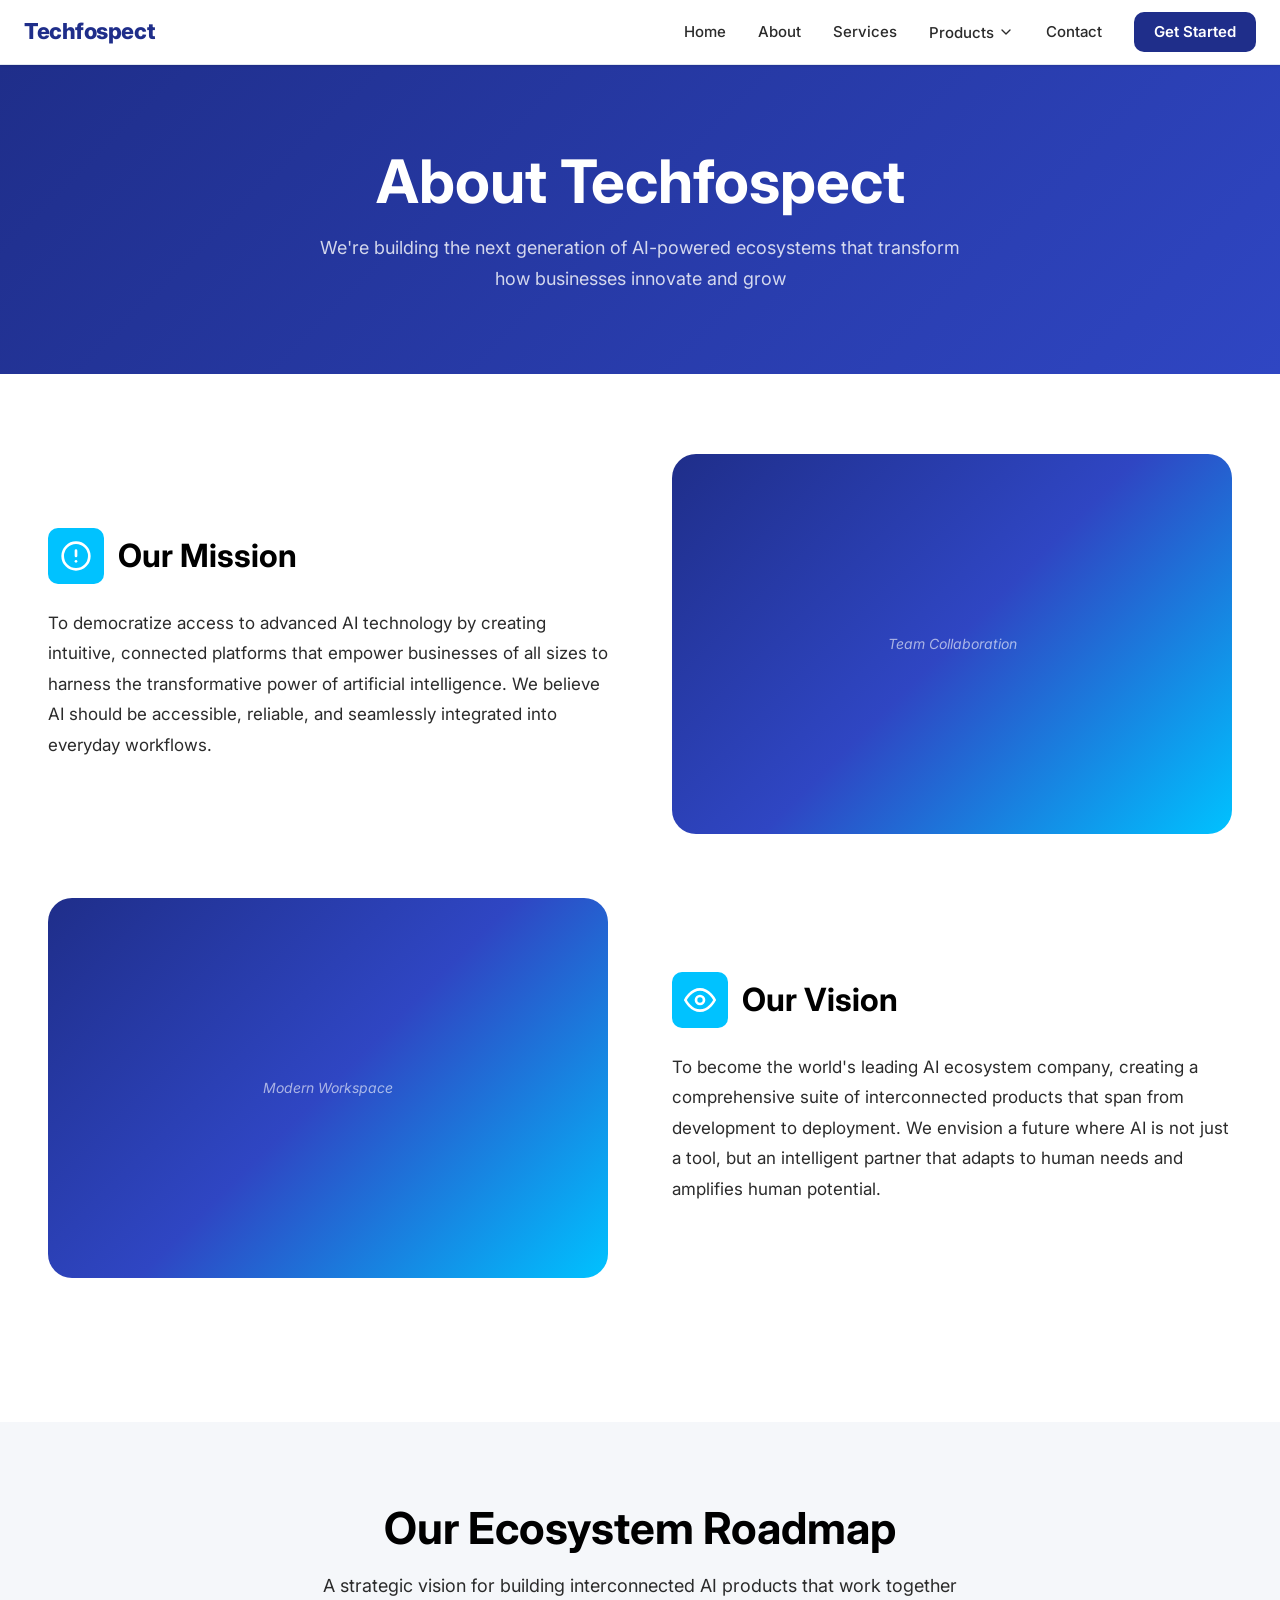
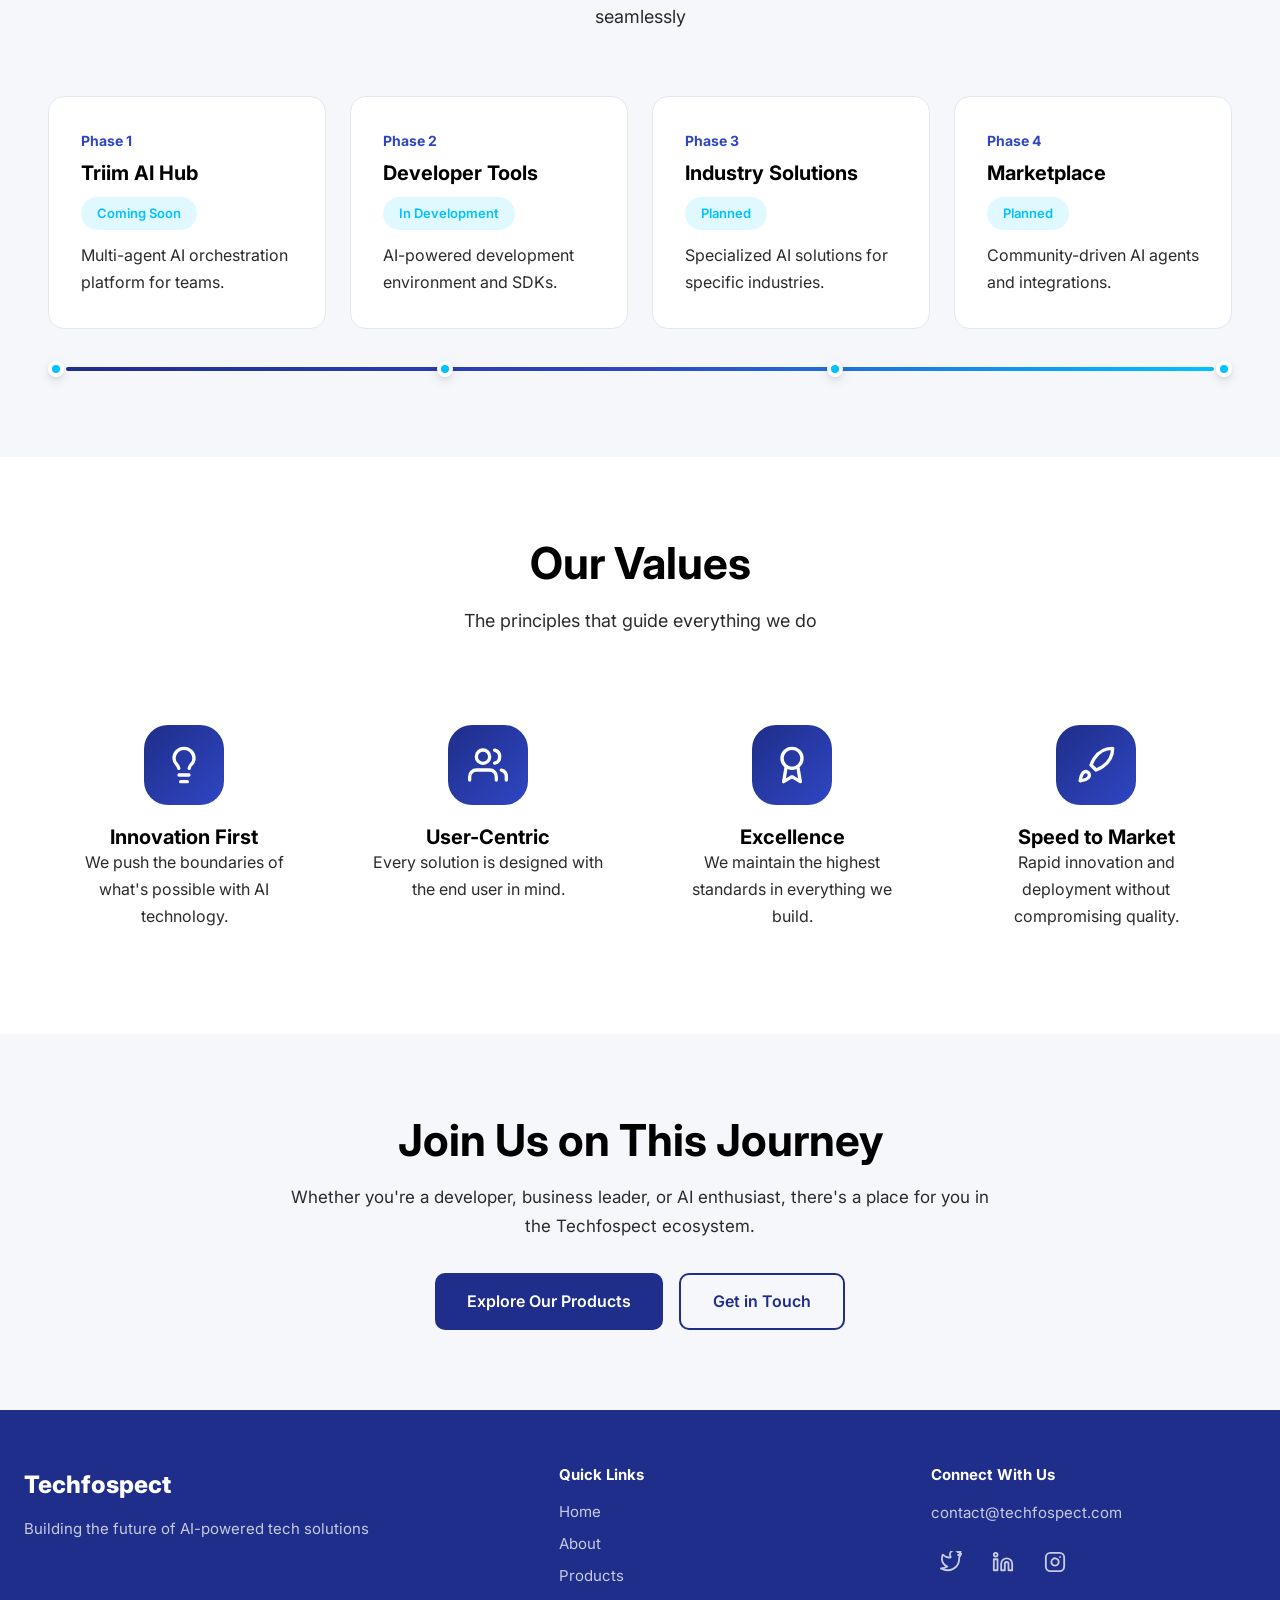
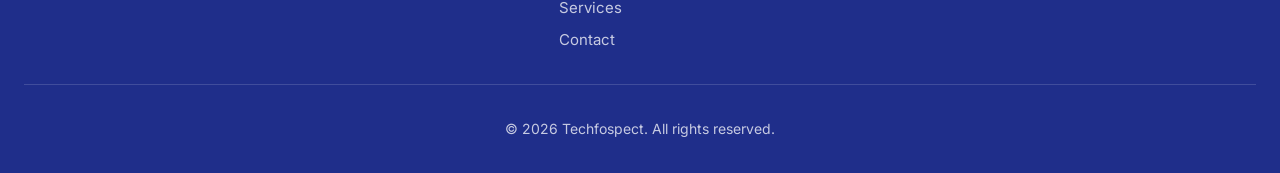
==== about.html @ 3edb8a79 "Initial website commit" ====
<!DOCTYPE html>
<html lang="en">
<head>
  <meta charset="UTF-8" />
  <meta name="viewport" content="width=device-width, initial-scale=1.0" />
  <title>About — Techfospect</title>
  <meta name="description" content="Learn about Techfospect's mission to democratize AI technology through connected platforms." />
  <link rel="preconnect" href="https://fonts.googleapis.com" />
  <link href="https://fonts.googleapis.com/css2?family=Inter:wght@400;500;600;700;800&display=swap" rel="stylesheet" />
  <link rel="stylesheet" href="css/styles.css" />
</head>
<body>
  <nav class="navbar">
    <div class="navbar__inner">
      <a href="index.html" class="navbar__logo">Techfospect</a>
      <div class="navbar__links">
        <a href="index.html"    class="nav-link">Home</a>
        <a href="about.html"    class="nav-link">About</a>
        <a href="services.html" class="nav-link">Services</a>
        <div class="nav-dropdown">
          <button class="nav-dropdown__trigger">Products<svg class="chevron" xmlns="http://www.w3.org/2000/svg" viewBox="0 0 24 24" fill="none" stroke="currentColor" stroke-width="2" stroke-linecap="round" stroke-linejoin="round"><polyline points="6 9 12 15 18 9"/></svg></button>
          <div class="nav-dropdown__menu">
            <a href="products.html">All Products</a>
            <a href="products/triim-ai-hub.html">Triim AI Hub</a>
          </div>
        </div>
        <a href="contact.html" class="nav-link">Contact</a>
        <a href="contact.html" class="btn btn-primary" style="padding:0.5rem 1.25rem;font-size:0.9375rem;">Get Started</a>
      </div>
      <button class="navbar__hamburger" aria-label="Toggle menu"><span></span><span></span><span></span></button>
    </div>
    <div class="navbar__mobile">
      <a href="index.html"    class="mobile-link">Home</a>
      <a href="about.html"    class="mobile-link">About</a>
      <a href="services.html" class="mobile-link">Services</a>
      <button class="mobile-dropdown__toggle">Products<svg class="mobile-dropdown__chevron" style="width:16px;height:16px;transition:transform 0.2s" xmlns="http://www.w3.org/2000/svg" viewBox="0 0 24 24" fill="none" stroke="currentColor" stroke-width="2" stroke-linecap="round" stroke-linejoin="round"><polyline points="6 9 12 15 18 9"/></svg></button>
      <div class="mobile-dropdown__menu"><a href="products.html">All Products</a><a href="products/triim-ai-hub.html">Triim AI Hub</a></div>
      <a href="contact.html"  class="mobile-link">Contact</a>
      <a href="contact.html"  class="btn btn-primary mobile-cta">Get Started</a>
    </div>
  </nav>

  <!-- HERO -->
  <section class="hero--centered text-center">
    <div class="container">
      <h1>About Techfospect</h1>
      <p>We're building the next generation of AI-powered ecosystems that transform how businesses innovate and grow</p>
    </div>
  </section>

  <!-- MISSION & VISION -->
  <section class="section">
    <div class="container">
      <div class="split-section">
        <div class="split-text">
          <div class="icon-title">
            <div class="icon-box--cyan" style="background:var(--color-accent);padding:0.75rem;border-radius:10px;display:inline-flex;">
              <svg style="width:32px;height:32px;color:white;" xmlns="http://www.w3.org/2000/svg" viewBox="0 0 24 24" fill="none" stroke="currentColor" stroke-width="2" stroke-linecap="round" stroke-linejoin="round"><circle cx="12" cy="12" r="10"/><line x1="12" y1="8" x2="12" y2="12"/><line x1="12" y1="16" x2="12.01" y2="16"/></svg>
            </div>
            <h2>Our Mission</h2>
          </div>
          <p style="font-size:1.0625rem;line-height:1.8;">To democratize access to advanced AI technology by creating intuitive, connected platforms that empower businesses of all sizes to harness the transformative power of artificial intelligence. We believe AI should be accessible, reliable, and seamlessly integrated into everyday workflows.</p>
        </div>
        <div class="split-image">
          <img src="https://images.unsplash.com/photo-1758873268663-5a362616b5a7?w=1080&q=80" alt="Diverse team collaboration in office" onerror="this.parentElement.innerHTML='<div class=\'img-placeholder\'>Team Collaboration</div>'" />
        </div>
      </div>

      <div class="split-section split-section--reverse">
        <div class="split-text" style="order:2">
          <div class="icon-title">
            <div class="icon-box--cyan" style="background:var(--color-accent);padding:0.75rem;border-radius:10px;display:inline-flex;">
              <svg style="width:32px;height:32px;color:white;" xmlns="http://www.w3.org/2000/svg" viewBox="0 0 24 24" fill="none" stroke="currentColor" stroke-width="2" stroke-linecap="round" stroke-linejoin="round"><path d="M1 12s4-8 11-8 11 8 11 8-4 8-11 8-11-8-11-8z"/><circle cx="12" cy="12" r="3"/></svg>
            </div>
            <h2>Our Vision</h2>
          </div>
          <p style="font-size:1.0625rem;line-height:1.8;">To become the world's leading AI ecosystem company, creating a comprehensive suite of interconnected products that span from development to deployment. We envision a future where AI is not just a tool, but an intelligent partner that adapts to human needs and amplifies human potential.</p>
        </div>
        <div class="split-image" style="order:1">
          <img src="https://images.unsplash.com/photo-1622579521534-8252f7da47fd?w=1080&q=80" alt="Modern minimalist workspace" onerror="this.parentElement.innerHTML='<div class=\'img-placeholder\'>Modern Workspace</div>'" />
        </div>
      </div>
    </div>
  </section>

  <!-- ECOSYSTEM ROADMAP -->
  <section class="section section--alt">
    <div class="container">
      <div class="section-header text-center">
        <h2>Our Ecosystem Roadmap</h2>
        <p>A strategic vision for building interconnected AI products that work together seamlessly</p>
      </div>

      <div class="card-grid-4">
        <div class="card">
          <p style="font-size:0.875rem;font-weight:700;color:var(--color-secondary);margin-bottom:0.5rem;">Phase 1</p>
          <h3>Triim AI Hub</h3>
          <span class="badge badge--light" style="margin:0.75rem 0;display:inline-block;">Coming Soon</span>
          <p>Multi-agent AI orchestration platform for teams.</p>
        </div>
        <div class="card">
          <p style="font-size:0.875rem;font-weight:700;color:var(--color-secondary);margin-bottom:0.5rem;">Phase 2</p>
          <h3>Developer Tools</h3>
          <span class="badge badge--light" style="margin:0.75rem 0;display:inline-block;">In Development</span>
          <p>AI-powered development environment and SDKs.</p>
        </div>
        <div class="card">
          <p style="font-size:0.875rem;font-weight:700;color:var(--color-secondary);margin-bottom:0.5rem;">Phase 3</p>
          <h3>Industry Solutions</h3>
          <span class="badge badge--light" style="margin:0.75rem 0;display:inline-block;">Planned</span>
          <p>Specialized AI solutions for specific industries.</p>
        </div>
        <div class="card">
          <p style="font-size:0.875rem;font-weight:700;color:var(--color-secondary);margin-bottom:0.5rem;">Phase 4</p>
          <h3>Marketplace</h3>
          <span class="badge badge--light" style="margin:0.75rem 0;display:inline-block;">Planned</span>
          <p>Community-driven AI agents and integrations.</p>
        </div>
      </div>

      <div class="timeline-dots">
        <div class="timeline-dot"></div>
        <div class="timeline-dot"></div>
        <div class="timeline-dot"></div>
        <div class="timeline-dot"></div>
      </div>
    </div>
  </section>

  <!-- VALUES -->
  <section class="section">
    <div class="container">
      <div class="section-header text-center">
        <h2>Our Values</h2>
        <p>The principles that guide everything we do</p>
      </div>
      <div class="values-grid">
        <div class="value-card">
          <div class="value-icon">
            <svg xmlns="http://www.w3.org/2000/svg" viewBox="0 0 24 24" fill="none" stroke="currentColor" stroke-width="2" stroke-linecap="round" stroke-linejoin="round"><path d="M9 18h6"/><path d="M10 22h4"/><path d="M15.09 14c.18-.98.65-1.74 1.41-2.5A4.65 4.65 0 0 0 18 8 6 6 0 0 0 6 8c0 1 .23 2.23 1.5 3.5A4.61 4.61 0 0 1 8.91 14"/></svg>
          </div>
          <h3>Innovation First</h3>
          <p>We push the boundaries of what's possible with AI technology.</p>
        </div>
        <div class="value-card">
          <div class="value-icon">
            <svg xmlns="http://www.w3.org/2000/svg" viewBox="0 0 24 24" fill="none" stroke="currentColor" stroke-width="2" stroke-linecap="round" stroke-linejoin="round"><path d="M17 21v-2a4 4 0 0 0-4-4H5a4 4 0 0 0-4 4v2"/><circle cx="9" cy="7" r="4"/><path d="M23 21v-2a4 4 0 0 0-3-3.87"/><path d="M16 3.13a4 4 0 0 1 0 7.75"/></svg>
          </div>
          <h3>User-Centric</h3>
          <p>Every solution is designed with the end user in mind.</p>
        </div>
        <div class="value-card">
          <div class="value-icon">
            <svg xmlns="http://www.w3.org/2000/svg" viewBox="0 0 24 24" fill="none" stroke="currentColor" stroke-width="2" stroke-linecap="round" stroke-linejoin="round"><circle cx="12" cy="8" r="6"/><path d="M15.477 12.89L17 22l-5-3-5 3 1.523-9.11"/></svg>
          </div>
          <h3>Excellence</h3>
          <p>We maintain the highest standards in everything we build.</p>
        </div>
        <div class="value-card">
          <div class="value-icon">
            <svg xmlns="http://www.w3.org/2000/svg" viewBox="0 0 24 24" fill="none" stroke="currentColor" stroke-width="2" stroke-linecap="round" stroke-linejoin="round"><path d="M4.5 16.5c-1.5 1.26-2 5-2 5s3.74-.5 5-2c.71-.84.7-2.13-.09-2.91a2.18 2.18 0 0 0-2.91-.09z"/><path d="m12 15-3-3a22 22 0 0 1 2-3.95A12.88 12.88 0 0 1 22 2c0 2.72-.78 7.5-6 11a22.35 22.35 0 0 1-4 2z"/></svg>
          </div>
          <h3>Speed to Market</h3>
          <p>Rapid innovation and deployment without compromising quality.</p>
        </div>
      </div>
    </div>
  </section>

  <!-- CTA -->
  <section class="section section--alt">
    <div class="container text-center" style="max-width:48rem;margin:0 auto;">
      <h2>Join Us on This Journey</h2>
      <p style="font-size:1.0625rem;margin:1rem 0 2rem;">Whether you're a developer, business leader, or AI enthusiast, there's a place for you in the Techfospect ecosystem.</p>
      <div class="cta-btns">
        <a href="products.html" class="btn btn-primary">Explore Our Products</a>
        <a href="contact.html"  class="btn btn-outline">Get in Touch</a>
      </div>
    </div>
  </section>

  <!-- FOOTER -->
  <footer class="footer">
    <div class="footer__inner">
      <div><a href="index.html" class="footer__logo">Techfospect</a><p class="footer__tagline">Building the future of AI-powered tech solutions</p></div>
      <div>
        <h4 class="footer__heading">Quick Links</h4>
        <nav class="footer-links"><a href="index.html">Home</a><a href="about.html">About</a><a href="products.html">Products</a><a href="services.html">Services</a><a href="contact.html">Contact</a></nav>
      </div>
      <div>
        <h4 class="footer__heading">Connect With Us</h4>
        <p class="footer__email"><a href="mailto:contact@techfospect.com">contact@techfospect.com</a></p>
        <div class="footer-social">
          <a href="https://twitter.com" target="_blank" rel="noopener noreferrer"><svg xmlns="http://www.w3.org/2000/svg" viewBox="0 0 24 24" fill="none" stroke="currentColor" stroke-width="2" stroke-linecap="round" stroke-linejoin="round"><path d="M23 3a10.9 10.9 0 0 1-3.14 1.53A4.48 4.48 0 0 0 22.4.36a9 9 0 0 1-2.85 1.09A4.52 4.52 0 0 0 11.5 6v1A10.66 10.66 0 0 1 3 4s-4 9 5 13a11.64 11.64 0 0 1-7 2c9 5 20 0 20-11.5a4.5 4.5 0 0 0-.08-.83A7.72 7.72 0 0 0 23 3z"/></svg></a>
          <a href="https://linkedin.com" target="_blank" rel="noopener noreferrer"><svg xmlns="http://www.w3.org/2000/svg" viewBox="0 0 24 24" fill="none" stroke="currentColor" stroke-width="2" stroke-linecap="round" stroke-linejoin="round"><path d="M16 8a6 6 0 0 1 6 6v7h-4v-7a2 2 0 0 0-2-2 2 2 0 0 0-2 2v7h-4v-7a6 6 0 0 1 6-6z"/><rect x="2" y="9" width="4" height="12"/><circle cx="4" cy="4" r="2"/></svg></a>
          <a href="https://instagram.com" target="_blank" rel="noopener noreferrer"><svg xmlns="http://www.w3.org/2000/svg" viewBox="0 0 24 24" fill="none" stroke="currentColor" stroke-width="2" stroke-linecap="round" stroke-linejoin="round"><rect x="2" y="2" width="20" height="20" rx="5" ry="5"/><path d="M16 11.37A4 4 0 1 1 12.63 8 4 4 0 0 1 16 11.37z"/><line x1="17.5" y1="6.5" x2="17.51" y2="6.5"/></svg></a>
        </div>
      </div>
    </div>
    <div class="footer__bottom"><p>&copy; <span id="year"></span> Techfospect. All rights reserved.</p></div>
  </footer>

  <script>document.getElementById('year').textContent = new Date().getFullYear();</script>
  <script src="js/main.js"></script>
</body>
</html>
---- css/styles.css ----
/* ============================================================
   TECHFOSPECT — Global Stylesheet
   ============================================================ */

/* ---- CSS Custom Properties (Brand Tokens) ---- */
:root {
  --color-primary:    #1F2E8A;
  --color-secondary:  #2F46C3;
  --color-accent:     #00C2FF;
  --color-bg:         #FFFFFF;
  --color-bg-alt:     #F5F7FA;
  --color-text:       #2B2B2B;
  --color-heading:    #000000;
  --color-border:     #e2e8f0;
  --color-white:      #FFFFFF;

  --font-sans: 'Inter', 'Segoe UI', system-ui, -apple-system, sans-serif;

  --radius-sm:  6px;
  --radius-md:  10px;
  --radius-lg:  16px;
  --radius-xl:  24px;
  --radius-full: 9999px;

  --shadow-sm:  0 1px 3px rgba(0,0,0,0.08), 0 1px 2px rgba(0,0,0,0.06);
  --shadow-md:  0 4px 12px rgba(0,0,0,0.10), 0 2px 4px rgba(0,0,0,0.06);
  --shadow-lg:  0 10px 30px rgba(0,0,0,0.12), 0 4px 8px rgba(0,0,0,0.06);
  --shadow-xl:  0 20px 50px rgba(0,0,0,0.14), 0 8px 16px rgba(0,0,0,0.08);

  --transition: 0.2s ease;
  --max-width: 1280px;
}

/* ---- Reset & Base ---- */
*, *::before, *::after { box-sizing: border-box; margin: 0; padding: 0; }

html { font-size: 16px; scroll-behavior: smooth; }

body {
  font-family: var(--font-sans);
  color: var(--color-text);
  background: var(--color-bg);
  line-height: 1.6;
  -webkit-font-smoothing: antialiased;
}

img { max-width: 100%; height: auto; display: block; }
a { text-decoration: none; color: inherit; }
ul, ol { list-style: none; }
button { cursor: pointer; font-family: inherit; border: none; background: none; }
input, textarea { font-family: inherit; }

/* ---- Layout Utilities ---- */
.container {
  max-width: var(--max-width);
  margin: 0 auto;
  padding: 0 1.5rem;
}

.section { padding: 5rem 1.5rem; }
.section--alt { background: var(--color-bg-alt); }

.text-center { text-align: center; }
.flex { display: flex; }
.flex-center { display: flex; align-items: center; justify-content: center; }
.gap-2 { gap: 0.5rem; }
.gap-3 { gap: 0.75rem; }
.gap-4 { gap: 1rem; }

/* ---- Typography ---- */
h1, h2, h3, h4, h5, h6 { color: var(--color-heading); font-weight: 700; line-height: 1.2; }
h1 { font-size: clamp(2.5rem, 5vw, 3.75rem); }
h2 { font-size: clamp(2rem, 4vw, 2.75rem); }
h3 { font-size: 1.25rem; }
p { line-height: 1.7; }

.section-header { margin-bottom: 4rem; }
.section-header h2 { margin-bottom: 1rem; }
.section-header p { font-size: 1.125rem; color: var(--color-text); max-width: 42rem; margin: 0 auto; }

/* ---- Buttons ---- */
.btn {
  display: inline-flex;
  align-items: center;
  justify-content: center;
  gap: 0.5rem;
  padding: 0.875rem 2rem;
  border-radius: var(--radius-md);
  font-size: 1rem;
  font-weight: 600;
  transition: background var(--transition), color var(--transition),
              border-color var(--transition), transform var(--transition),
              box-shadow var(--transition);
  white-space: nowrap;
}

.btn-primary {
  background: var(--color-primary);
  color: var(--color-white);
}
.btn-primary:hover {
  background: var(--color-secondary);
  transform: translateY(-1px);
  box-shadow: var(--shadow-md);
}

.btn-outline {
  background: transparent;
  color: var(--color-primary);
  border: 2px solid var(--color-primary);
}
.btn-outline:hover {
  background: var(--color-primary);
  color: var(--color-white);
}

.btn-white {
  background: var(--color-white);
  color: var(--color-primary);
}
.btn-white:hover {
  background: var(--color-accent);
  color: var(--color-white);
  transform: translateY(-1px);
}

.btn-white-outline {
  background: transparent;
  color: var(--color-white);
  border: 2px solid var(--color-white);
}
.btn-white-outline:hover {
  background: var(--color-white);
  color: var(--color-primary);
}

.btn-ghost {
  background: transparent;
  color: var(--color-secondary);
  padding: 0;
  font-size: 1rem;
}
.btn-ghost:hover { color: var(--color-primary); }

/* ---- Badge / Pill ---- */
.badge {
  display: inline-block;
  padding: 0.375rem 1rem;
  border-radius: var(--radius-full);
  font-size: 0.8125rem;
  font-weight: 600;
}
.badge--cyan    { background: var(--color-accent); color: var(--color-white); }
.badge--blue    { background: var(--color-secondary); color: var(--color-white); }
.badge--light   { background: rgba(0,194,255,0.12); color: var(--color-accent); }

/* ============================================================
   NAVBAR
   ============================================================ */
.navbar {
  position: sticky;
  top: 0;
  z-index: 100;
  background: var(--color-white);
  border-bottom: 1px solid var(--color-border);
  box-shadow: var(--shadow-sm);
}

.navbar__inner {
  max-width: var(--max-width);
  margin: 0 auto;
  padding: 0 1.5rem;
  display: flex;
  align-items: center;
  justify-content: space-between;
  height: 4rem;
}

.navbar__logo {
  font-size: 1.375rem;
  font-weight: 800;
  color: var(--color-primary);
  letter-spacing: -0.02em;
}
.navbar__logo:hover { color: var(--color-secondary); }

/* Desktop nav links */
.navbar__links {
  display: flex;
  align-items: center;
  gap: 2rem;
}

.nav-link {
  font-size: 0.9375rem;
  font-weight: 500;
  color: var(--color-text);
  transition: color var(--transition);
}
.nav-link:hover,
.nav-link.active { color: var(--color-primary); }

/* Products dropdown */
.nav-dropdown { position: relative; }

.nav-dropdown__trigger {
  display: flex;
  align-items: center;
  gap: 0.25rem;
  font-size: 0.9375rem;
  font-weight: 500;
  color: var(--color-text);
  transition: color var(--transition);
  background: none;
  border: none;
  cursor: pointer;
  padding: 0;
  font-family: inherit;
}
.nav-dropdown__trigger:hover,
.nav-dropdown__trigger.active { color: var(--color-primary); }

.nav-dropdown__trigger .chevron {
  width: 16px; height: 16px;
  transition: transform var(--transition);
}
.nav-dropdown.open .chevron { transform: rotate(180deg); }

.nav-dropdown__menu {
  position: absolute;
  top: calc(100% + 0.75rem);
  left: 0;
  min-width: 12rem;
  background: var(--color-white);
  border: 1px solid var(--color-border);
  border-radius: var(--radius-md);
  box-shadow: var(--shadow-lg);
  padding: 0.5rem 0;
  opacity: 0;
  visibility: hidden;
  transform: translateY(-6px);
  transition: opacity var(--transition), transform var(--transition), visibility var(--transition);
}
.nav-dropdown.open .nav-dropdown__menu {
  opacity: 1;
  visibility: visible;
  transform: translateY(0);
}

.nav-dropdown__menu a {
  display: block;
  padding: 0.625rem 1rem;
  font-size: 0.9375rem;
  color: var(--color-text);
  transition: background var(--transition), color var(--transition);
}
.nav-dropdown__menu a:hover,
.nav-dropdown__menu a.active {
  background: var(--color-bg-alt);
  color: var(--color-primary);
}

/* Mobile hamburger */
.navbar__hamburger {
  display: none;
  flex-direction: column;
  gap: 5px;
  padding: 4px;
  background: none;
  border: none;
  cursor: pointer;
}
.navbar__hamburger span {
  display: block;
  width: 24px;
  height: 2px;
  background: var(--color-heading);
  border-radius: 2px;
  transition: transform 0.3s ease, opacity 0.3s ease;
}
.navbar__hamburger.open span:nth-child(1) { transform: translateY(7px) rotate(45deg); }
.navbar__hamburger.open span:nth-child(2) { opacity: 0; }
.navbar__hamburger.open span:nth-child(3) { transform: translateY(-7px) rotate(-45deg); }

/* Mobile nav menu */
.navbar__mobile {
  display: none;
  flex-direction: column;
  padding: 1rem 1.5rem 1.5rem;
  border-top: 1px solid var(--color-border);
  gap: 0.25rem;
}
.navbar__mobile.open { display: flex; }

.mobile-link {
  display: block;
  padding: 0.625rem 0;
  font-size: 1rem;
  font-weight: 500;
  color: var(--color-text);
  border-bottom: 1px solid transparent;
  transition: color var(--transition);
}
.mobile-link:hover, .mobile-link.active { color: var(--color-primary); }

.mobile-dropdown__toggle {
  display: flex;
  align-items: center;
  justify-content: space-between;
  width: 100%;
  padding: 0.625rem 0;
  font-size: 1rem;
  font-weight: 500;
  color: var(--color-text);
  background: none;
  border: none;
  cursor: pointer;
  font-family: inherit;
}
.mobile-dropdown__toggle:hover { color: var(--color-primary); }

.mobile-dropdown__menu {
  display: none;
  flex-direction: column;
  padding-left: 1rem;
  gap: 0.25rem;
  margin-bottom: 0.5rem;
}
.mobile-dropdown__menu.open { display: flex; }
.mobile-dropdown__menu a {
  display: block;
  padding: 0.5rem 0;
  font-size: 0.9375rem;
  color: var(--color-text);
}
.mobile-dropdown__menu a:hover { color: var(--color-primary); }

.mobile-cta { margin-top: 0.75rem; width: 100%; text-align: center; }

/* ============================================================
   HERO SECTIONS
   ============================================================ */
.hero {
  padding: 5rem 1.5rem;
  background: linear-gradient(135deg, #ffffff 0%, var(--color-bg-alt) 100%);
}
.hero--dark {
  background: linear-gradient(135deg, var(--color-primary) 0%, var(--color-secondary) 100%);
  color: var(--color-white);
}
.hero--dark h1 { color: var(--color-white); }
.hero--dark .hero__sub { color: rgba(255,255,255,0.8); }

.hero__grid {
  max-width: var(--max-width);
  margin: 0 auto;
  display: grid;
  grid-template-columns: 1fr 1fr;
  gap: 4rem;
  align-items: center;
}

.hero__content h1 { margin-bottom: 1.5rem; }
.hero__sub { font-size: 1.125rem; margin-bottom: 2rem; color: var(--color-text); }
.hero__cta { display: flex; gap: 1rem; flex-wrap: wrap; }

.hero__image { position: relative; }
.hero__image img {
  width: 100%;
  border-radius: var(--radius-xl);
  box-shadow: var(--shadow-xl);
  object-fit: cover;
  max-height: 480px;
}

.hero__badge-float {
  position: absolute;
  bottom: -1.5rem;
  left: -1.5rem;
  background: var(--color-accent);
  color: var(--color-white);
  padding: 0.75rem 1.25rem;
  border-radius: var(--radius-md);
  box-shadow: var(--shadow-lg);
  font-size: 0.875rem;
  font-weight: 600;
}
.hero__badge-float--right {
  left: auto;
  right: -1.5rem;
  background: linear-gradient(135deg, var(--color-primary), var(--color-secondary));
}
.hero__badge-float--right .launch-label { font-size: 0.75rem; opacity: 0.85; }
.hero__badge-float--right .launch-date { font-size: 1.5rem; font-weight: 800; }

/* Centered hero (about/services/etc pages) */
.hero--centered {
  padding: 5rem 1.5rem;
  background: linear-gradient(135deg, var(--color-primary) 0%, var(--color-secondary) 100%);
}
.hero--centered .container { max-width: var(--max-width); margin: 0 auto; }
.hero--centered h1 { color: var(--color-white); margin-bottom: 1rem; }
.hero--centered p { font-size: 1.125rem; color: rgba(255,255,255,0.8); max-width: 42rem; margin: 0 auto; }

/* ============================================================
   CARDS
   ============================================================ */
.card {
  background: var(--color-white);
  border: 1px solid var(--color-border);
  border-radius: var(--radius-lg);
  padding: 2rem;
  transition: border-color var(--transition), box-shadow var(--transition), transform var(--transition);
}
.card:hover {
  border-color: var(--color-accent);
  box-shadow: var(--shadow-lg);
  transform: translateY(-2px);
}

.card-grid-4 {
  display: grid;
  grid-template-columns: repeat(4, 1fr);
  gap: 1.5rem;
}
.card-grid-3 {
  display: grid;
  grid-template-columns: repeat(3, 1fr);
  gap: 2rem;
}
.card-grid-2 {
  display: grid;
  grid-template-columns: 1fr 1fr;
  gap: 3rem;
  align-items: center;
}

/* Icon box inside cards */
.icon-box {
  display: inline-flex;
  align-items: center;
  justify-content: center;
  padding: 0.875rem;
  border-radius: var(--radius-md);
  background: var(--color-bg-alt);
  margin-bottom: 1.25rem;
  transition: background var(--transition);
}
.icon-box svg { width: 32px; height: 32px; color: var(--color-primary); transition: color var(--transition); }

.card:hover .icon-box { background: var(--color-accent); }
.card:hover .icon-box svg { color: var(--color-white); }

.icon-box--gradient {
  background: linear-gradient(135deg, var(--color-primary), var(--color-secondary));
}
.icon-box--gradient svg { color: var(--color-white); }

.card:hover .icon-box--gradient { transform: scale(1.1); }

/* Feature list */
.feature-list { display: flex; flex-direction: column; gap: 0.75rem; margin: 1.5rem 0; }
.feature-list li { display: flex; align-items: center; gap: 0.75rem; color: var(--color-text); }
.feature-list li svg { width: 20px; height: 20px; color: var(--color-accent); flex-shrink: 0; }

/* Dot list */
.dot-list { display: flex; flex-direction: column; gap: 0.5rem; }
.dot-list li { display: flex; align-items: center; gap: 0.75rem; font-size: 0.9375rem; }
.dot-list li::before {
  content: '';
  display: block;
  width: 8px; height: 8px;
  background: var(--color-accent);
  border-radius: 50%;
  flex-shrink: 0;
}

/* Card with border divider for features */
.card-features {
  background: var(--color-white);
  border: 1px solid var(--color-border);
  border-radius: var(--radius-lg);
  padding: 2rem;
  transition: border-color var(--transition), box-shadow var(--transition);
}
.card-features:hover {
  border-color: var(--color-accent);
  box-shadow: var(--shadow-lg);
}
.card-features .divider {
  border-top: 1px solid var(--color-border);
  margin: 1rem 0 1rem;
  padding-top: 1rem;
}

/* ============================================================
   SPLIT SECTIONS (Mission/Vision style)
   ============================================================ */
.split-section {
  display: grid;
  grid-template-columns: 1fr 1fr;
  gap: 4rem;
  align-items: center;
  margin-bottom: 4rem;
}
.split-section--reverse .split-text { order: 2; }
.split-section--reverse .split-image { order: 1; }

.split-image img {
  width: 100%;
  border-radius: var(--radius-xl);
  box-shadow: var(--shadow-xl);
  object-fit: cover;
  max-height: 400px;
}

.icon-title {
  display: flex;
  align-items: center;
  gap: 0.875rem;
  margin-bottom: 1.5rem;
}
.icon-title .icon-box--cyan {
  background: var(--color-accent);
  padding: 0.75rem;
  border-radius: var(--radius-md);
}
.icon-title .icon-box--cyan svg { color: var(--color-white); width: 32px; height: 32px; }
.icon-title h2 { margin: 0; font-size: 2rem; }

/* ============================================================
   PROCESS STEPS
   ============================================================ */
.steps-grid {
  display: grid;
  grid-template-columns: repeat(4, 1fr);
  gap: 2rem;
  text-align: center;
}
.step__number {
  width: 64px; height: 64px;
  background: linear-gradient(135deg, var(--color-primary), var(--color-secondary));
  color: var(--color-white);
  border-radius: 50%;
  display: flex;
  align-items: center;
  justify-content: center;
  font-size: 1.5rem;
  font-weight: 800;
  margin: 0 auto 1rem;
}
.step h3 { margin-bottom: 0.5rem; }

/* ============================================================
   STATS ROW
   ============================================================ */
.stats-grid {
  display: grid;
  grid-template-columns: repeat(3, 1fr);
  gap: 2rem;
}
.stat-card {
  background: var(--color-white);
  border-radius: var(--radius-lg);
  padding: 2rem;
  box-shadow: var(--shadow-md);
}
.stat-card .stat-value {
  font-size: 2.5rem;
  font-weight: 800;
  color: var(--color-accent);
  margin-bottom: 0.25rem;
}

/* ============================================================
   ECOSYSTEM TIMELINE
   ============================================================ */
.timeline-dots {
  display: flex;
  justify-content: space-between;
  position: relative;
  margin-top: 2rem;
}
.timeline-dots::before {
  content: '';
  position: absolute;
  left: 1.5%;
  right: 1.5%;
  top: 50%;
  height: 4px;
  background: linear-gradient(90deg, var(--color-primary), var(--color-secondary), var(--color-accent));
  transform: translateY(-50%);
  border-radius: 2px;
}
.timeline-dot {
  width: 16px; height: 16px;
  background: var(--color-accent);
  border-radius: 50%;
  border: 4px solid var(--color-white);
  box-shadow: var(--shadow-md);
  position: relative;
  z-index: 1;
}

/* ============================================================
   VALUES GRID
   ============================================================ */
.values-grid {
  display: grid;
  grid-template-columns: repeat(4, 1fr);
  gap: 2rem;
  text-align: center;
}
.value-card { padding: 1.5rem 1rem; }
.value-icon {
  width: 80px; height: 80px;
  background: linear-gradient(135deg, var(--color-primary), var(--color-secondary));
  border-radius: var(--radius-xl);
  display: flex;
  align-items: center;
  justify-content: center;
  margin: 0 auto 1.25rem;
}
.value-icon svg { width: 40px; height: 40px; color: var(--color-white); }

/* ============================================================
   AI AGENTS GRID
   ============================================================ */
.agents-grid {
  display: grid;
  grid-template-columns: repeat(4, 1fr);
  gap: 1.5rem;
}
.agent-card {
  padding: 1.5rem;
  background: linear-gradient(145deg, var(--color-bg-alt), var(--color-white));
  border: 1px solid var(--color-border);
  border-radius: var(--radius-lg);
  transition: border-color var(--transition), box-shadow var(--transition);
}
.agent-card:hover {
  border-color: var(--color-accent);
  box-shadow: var(--shadow-lg);
}
.agent-card .icon-box--gradient { margin-bottom: 1rem; }
.agent-card h3 { font-size: 1rem; font-weight: 700; margin-bottom: 0.5rem; }
.agent-card p { font-size: 0.875rem; color: var(--color-text); }

/* ============================================================
   CONTACT
   ============================================================ */
.contact-grid {
  display: grid;
  grid-template-columns: 1fr 1fr;
  gap: 4rem;
}

.contact-info { display: flex; flex-direction: column; gap: 1.5rem; }
.contact-item { display: flex; gap: 1rem; align-items: flex-start; }
.contact-item .icon-box--sm {
  background: var(--color-bg-alt);
  border-radius: var(--radius-md);
  padding: 0.75rem;
  flex-shrink: 0;
}
.contact-item .icon-box--sm svg { width: 24px; height: 24px; color: var(--color-primary); }
.contact-item h4 { font-size: 0.9375rem; font-weight: 600; margin-bottom: 0.25rem; }
.contact-item a { color: var(--color-secondary); }
.contact-item a:hover { color: var(--color-accent); }

.social-links { display: flex; gap: 0.75rem; margin-top: 0.5rem; }
.social-btn {
  display: flex;
  align-items: center;
  justify-content: center;
  width: 44px; height: 44px;
  background: var(--color-bg-alt);
  border-radius: var(--radius-md);
  transition: background var(--transition);
}
.social-btn svg { width: 22px; height: 22px; color: var(--color-primary); transition: color var(--transition); }
.social-btn:hover { background: var(--color-primary); }
.social-btn:hover svg { color: var(--color-white); }

.office-hours {
  background: var(--color-bg-alt);
  border-radius: var(--radius-lg);
  padding: 1.5rem;
  margin-top: 1.5rem;
}
.office-hours h4 { margin-bottom: 0.75rem; }
.office-hours table { width: 100%; border-collapse: collapse; }
.office-hours td { padding: 0.3rem 0; font-size: 0.9375rem; }
.office-hours td:last-child { text-align: right; font-weight: 600; }

/* Contact Form */
.form-card {
  background: var(--color-bg-alt);
  border-radius: var(--radius-xl);
  padding: 2.5rem;
}
.form-card h2 { margin-bottom: 1.5rem; }

.form-group { margin-bottom: 1.25rem; }
.form-group label {
  display: block;
  font-weight: 600;
  font-size: 0.9375rem;
  margin-bottom: 0.5rem;
  color: var(--color-heading);
}
.form-group input,
.form-group textarea {
  width: 100%;
  padding: 0.875rem 1rem;
  background: var(--color-white);
  border: 1px solid var(--color-border);
  border-radius: var(--radius-md);
  font-size: 1rem;
  color: var(--color-text);
  transition: border-color var(--transition), box-shadow var(--transition);
  outline: none;
}
.form-group input:focus,
.form-group textarea:focus {
  border-color: var(--color-primary);
  box-shadow: 0 0 0 3px rgba(31,46,138,0.12);
}
.form-group textarea { resize: none; }

/* Form success state */
.form-success {
  display: none;
  flex-direction: column;
  align-items: center;
  justify-content: center;
  text-align: center;
  padding: 3rem 1rem;
  gap: 1rem;
}
.form-success.visible { display: flex; }
.form-success .success-icon {
  width: 64px; height: 64px;
  background: var(--color-accent);
  border-radius: 50%;
  display: flex;
  align-items: center;
  justify-content: center;
}
.form-success .success-icon svg { width: 32px; height: 32px; color: var(--color-white); }

/* ============================================================
   FAQ
   ============================================================ */
.faq-list { display: flex; flex-direction: column; gap: 1rem; }
.faq-item {
  background: var(--color-white);
  border-radius: var(--radius-lg);
  padding: 1.5rem;
}
.faq-item h3 { font-size: 1.0625rem; margin-bottom: 0.5rem; }
.faq-item p { font-size: 0.9375rem; line-height: 1.7; }

/* ============================================================
   CTA BANNER SECTION
   ============================================================ */
.cta-section {
  padding: 5rem 1.5rem;
  background: linear-gradient(135deg, var(--color-primary) 0%, var(--color-secondary) 100%);
  text-align: center;
}
.cta-section h2 { color: var(--color-white); margin-bottom: 1rem; }
.cta-section p { color: rgba(255,255,255,0.8); font-size: 1.125rem; margin-bottom: 2rem; max-width: 40rem; margin-left: auto; margin-right: auto; }
.cta-btns { display: flex; gap: 1rem; justify-content: center; flex-wrap: wrap; }

/* ============================================================
   WAITLIST (Triim page)
   ============================================================ */
.waitlist-section {
  padding: 5rem 1.5rem;
  background: linear-gradient(135deg, var(--color-primary) 0%, var(--color-secondary) 100%);
  text-align: center;
}
.waitlist-section h2 { color: var(--color-white); margin-bottom: 1rem; }
.waitlist-section p { color: rgba(255,255,255,0.8); font-size: 1.125rem; margin-bottom: 2rem; max-width: 40rem; margin: 0 auto 2rem; }

.waitlist-form {
  display: flex;
  gap: 0.75rem;
  max-width: 28rem;
  margin: 0 auto;
}
.waitlist-form input {
  flex: 1;
  padding: 0.875rem 1.25rem;
  border-radius: var(--radius-md);
  border: none;
  font-size: 1rem;
  color: var(--color-text);
  outline: none;
  background: var(--color-white);
}
.waitlist-form input:focus { box-shadow: 0 0 0 3px rgba(0,194,255,0.4); }
.waitlist-form .btn-accent {
  background: var(--color-accent);
  color: var(--color-white);
  padding: 0.875rem 1.5rem;
  border-radius: var(--radius-md);
  font-weight: 600;
  transition: background var(--transition), color var(--transition);
  white-space: nowrap;
}
.waitlist-form .btn-accent:hover {
  background: var(--color-white);
  color: var(--color-primary);
}

.waitlist-success {
  display: none;
  align-items: center;
  justify-content: center;
  gap: 0.75rem;
  background: rgba(255,255,255,0.15);
  color: var(--color-white);
  padding: 1rem 2rem;
  border-radius: var(--radius-md);
  max-width: 28rem;
  margin: 0 auto;
  font-weight: 600;
  backdrop-filter: blur(8px);
}
.waitlist-success.visible { display: flex; }
.waitlist-success svg { width: 20px; height: 20px; }

/* ============================================================
   FOOTER
   ============================================================ */
.footer {
  background: var(--color-primary);
  color: rgba(255,255,255,0.75);
  padding: 3.5rem 1.5rem 2rem;
}

.footer__inner {
  max-width: var(--max-width);
  margin: 0 auto;
  display: grid;
  grid-template-columns: 1.5fr 1fr 1fr;
  gap: 3rem;
  padding-bottom: 2rem;
  border-bottom: 1px solid rgba(255,255,255,0.15);
  margin-bottom: 2rem;
}

.footer__logo {
  font-size: 1.5rem;
  font-weight: 800;
  color: var(--color-white);
  display: block;
  margin-bottom: 0.75rem;
}
.footer__tagline { font-size: 0.9375rem; line-height: 1.6; }

.footer__heading {
  font-size: 0.9375rem;
  font-weight: 700;
  color: var(--color-white);
  margin-bottom: 1rem;
}
.footer-links { display: flex; flex-direction: column; gap: 0.5rem; }
.footer-links a { font-size: 0.9375rem; transition: color var(--transition); }
.footer-links a:hover { color: var(--color-white); }

.footer__email { font-size: 0.9375rem; margin-bottom: 1rem; }
.footer__email a { transition: color var(--transition); }
.footer__email a:hover { color: var(--color-accent); }

.footer-social { display: flex; gap: 0.75rem; }
.footer-social a {
  width: 40px; height: 40px;
  display: flex;
  align-items: center;
  justify-content: center;
  border-radius: var(--radius-md);
  transition: color var(--transition);
}
.footer-social a svg { width: 22px; height: 22px; }
.footer-social a:hover { color: var(--color-accent); }

.footer__bottom {
  max-width: var(--max-width);
  margin: 0 auto;
  text-align: center;
  font-size: 0.875rem;
}

/* ============================================================
   PRODUCT IMAGE GROUP (Products page)
   ============================================================ */
.product-row {
  display: grid;
  grid-template-columns: 1fr 1fr;
  gap: 4rem;
  align-items: center;
  padding: 3rem 0;
  border-bottom: 1px solid var(--color-border);
}
.product-row:last-child { border-bottom: none; }
.product-row--reverse .product-info { order: 1; }
.product-row--reverse .product-visual { order: 0; }

.product-visual { position: relative; }
.product-visual img {
  width: 100%;
  border-radius: var(--radius-xl);
  box-shadow: var(--shadow-xl);
  border: 1px solid var(--color-border);
  object-fit: cover;
  max-height: 380px;
  transition: transform 0.4s ease;
}
.product-visual:hover img { transform: scale(1.02); }
.product-visual .overlay {
  position: absolute;
  inset: 0;
  background: linear-gradient(135deg, rgba(31,46,138,0.2), transparent);
  border-radius: var(--radius-xl);
  opacity: 0;
  transition: opacity var(--transition);
}
.product-visual:hover .overlay { opacity: 1; }

.product-tagline { font-size: 1.125rem; font-weight: 600; color: var(--color-secondary); margin: 0.5rem 0 1rem; }
.product-info p { font-size: 1.0625rem; line-height: 1.7; margin-bottom: 1.5rem; }
.product-coming-soon {
  display: inline-flex;
  align-items: center;
  gap: 0.5rem;
  background: var(--color-bg-alt);
  color: var(--color-text);
  padding: 0.875rem 2rem;
  border-radius: var(--radius-md);
  font-weight: 600;
}

/* ============================================================
   RESPONSIVE
   ============================================================ */
@media (max-width: 1024px) {
  .card-grid-4 { grid-template-columns: repeat(2, 1fr); }
  .agents-grid  { grid-template-columns: repeat(2, 1fr); }
  .values-grid  { grid-template-columns: repeat(2, 1fr); }
  .steps-grid   { grid-template-columns: repeat(2, 1fr); }
}

@media (max-width: 768px) {
  .navbar__links { display: none; }
  .navbar__hamburger { display: flex; }

  .hero__grid    { grid-template-columns: 1fr; }
  .hero__image   { display: none; }

  .split-section { grid-template-columns: 1fr; }
  .split-section--reverse .split-text,
  .split-section--reverse .split-image { order: unset; }
  .split-image { display: none; }

  .card-grid-4   { grid-template-columns: 1fr; }
  .card-grid-3   { grid-template-columns: 1fr; }
  .card-grid-2   { grid-template-columns: 1fr; }
  .agents-grid   { grid-template-columns: 1fr; }
  .values-grid   { grid-template-columns: repeat(2, 1fr); }
  .steps-grid    { grid-template-columns: 1fr; }
  .stats-grid    { grid-template-columns: 1fr; }
  .contact-grid  { grid-template-columns: 1fr; }
  .product-row   { grid-template-columns: 1fr; }
  .footer__inner { grid-template-columns: 1fr; gap: 2rem; }

  .timeline-dots { display: none; }

  .waitlist-form { flex-direction: column; }

  h1 { font-size: 2.25rem; }
  h2 { font-size: 1.75rem; }

  .section { padding: 3rem 1.25rem; }
  .hero { padding: 3rem 1.25rem; }
  .hero--centered { padding: 3rem 1.25rem; }
  .cta-section { padding: 3rem 1.25rem; }
}

@media (max-width: 480px) {
  .values-grid { grid-template-columns: 1fr; }
  .hero__cta { flex-direction: column; }
  .cta-btns { flex-direction: column; align-items: center; }
}

/* ============================================================
   IMAGE PLACEHOLDER (when local images aren't downloaded yet)
   ============================================================ */
.img-placeholder {
  background: linear-gradient(135deg, var(--color-primary) 0%, var(--color-secondary) 50%, var(--color-accent) 100%);
  border-radius: var(--radius-xl);
  width: 100%;
  height: 380px;
  display: flex;
  align-items: center;
  justify-content: center;
  color: rgba(255,255,255,0.6);
  font-size: 0.875rem;
  font-style: italic;
}
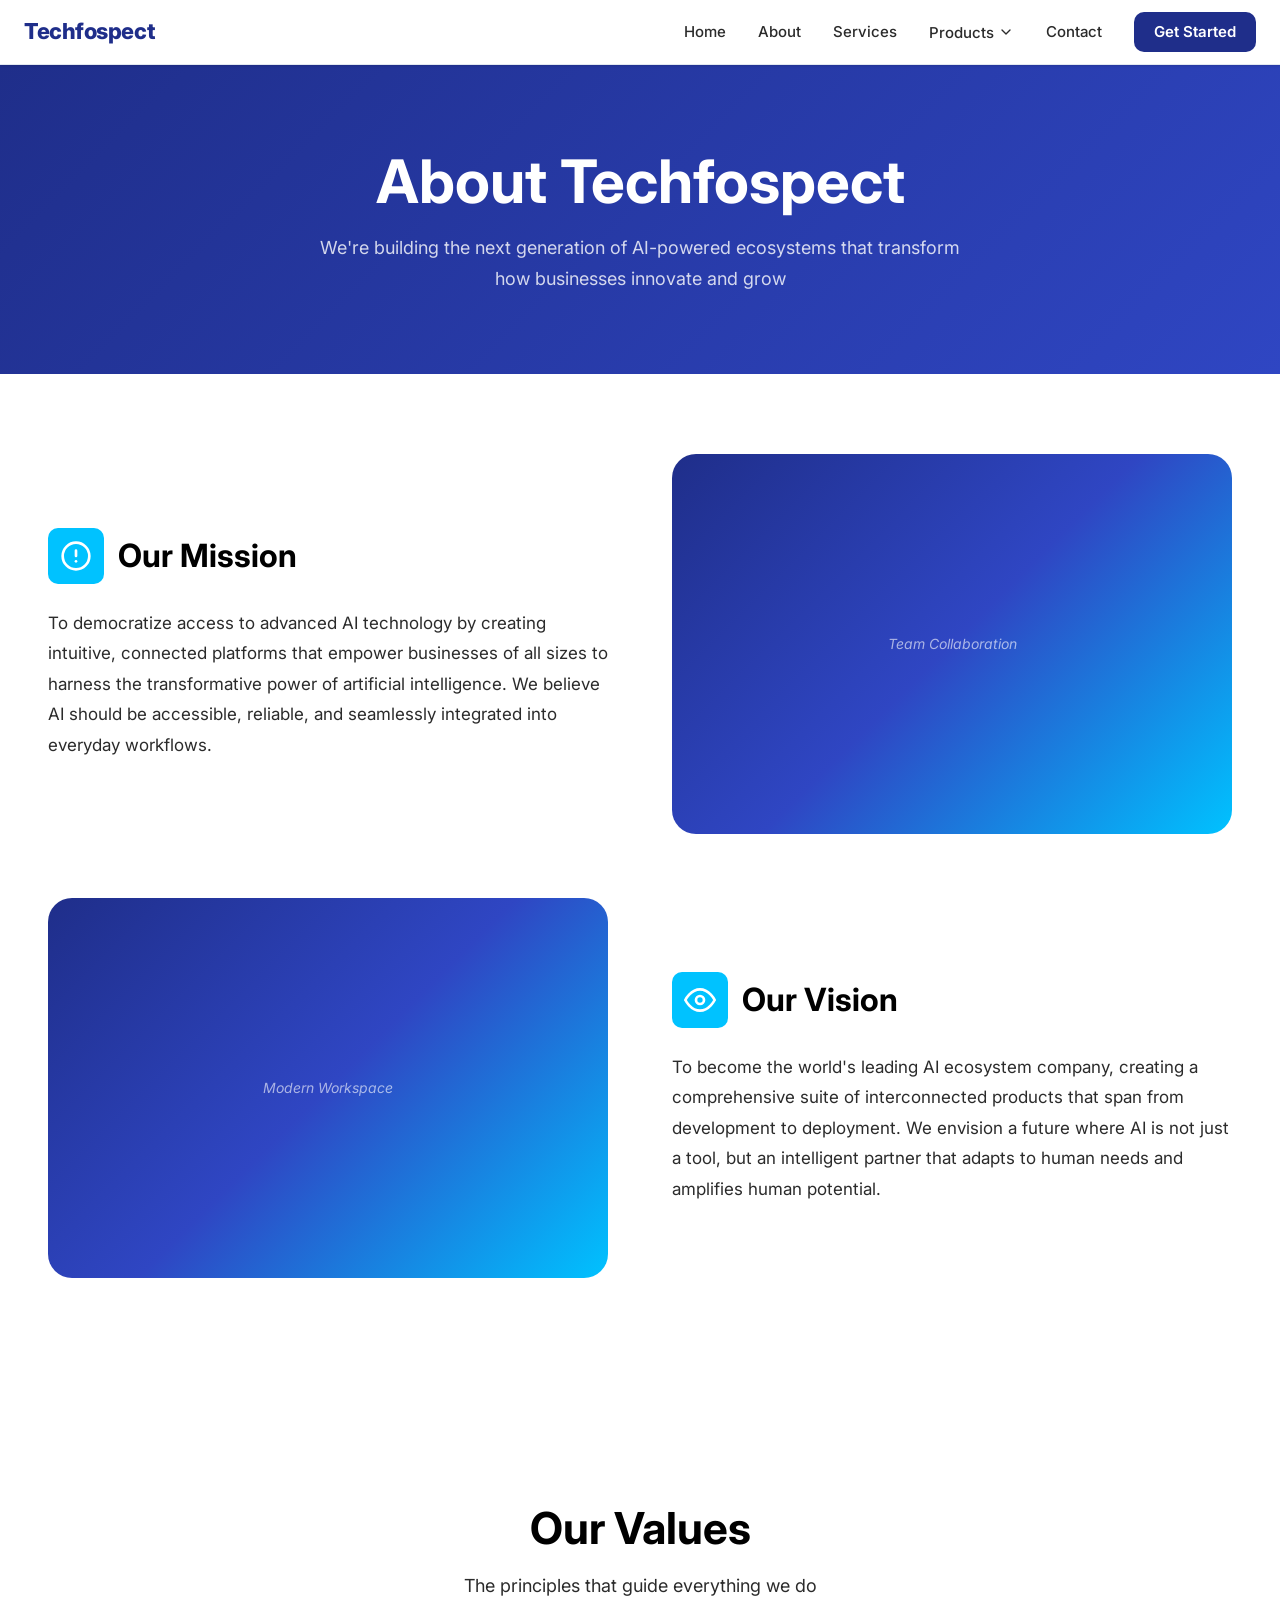
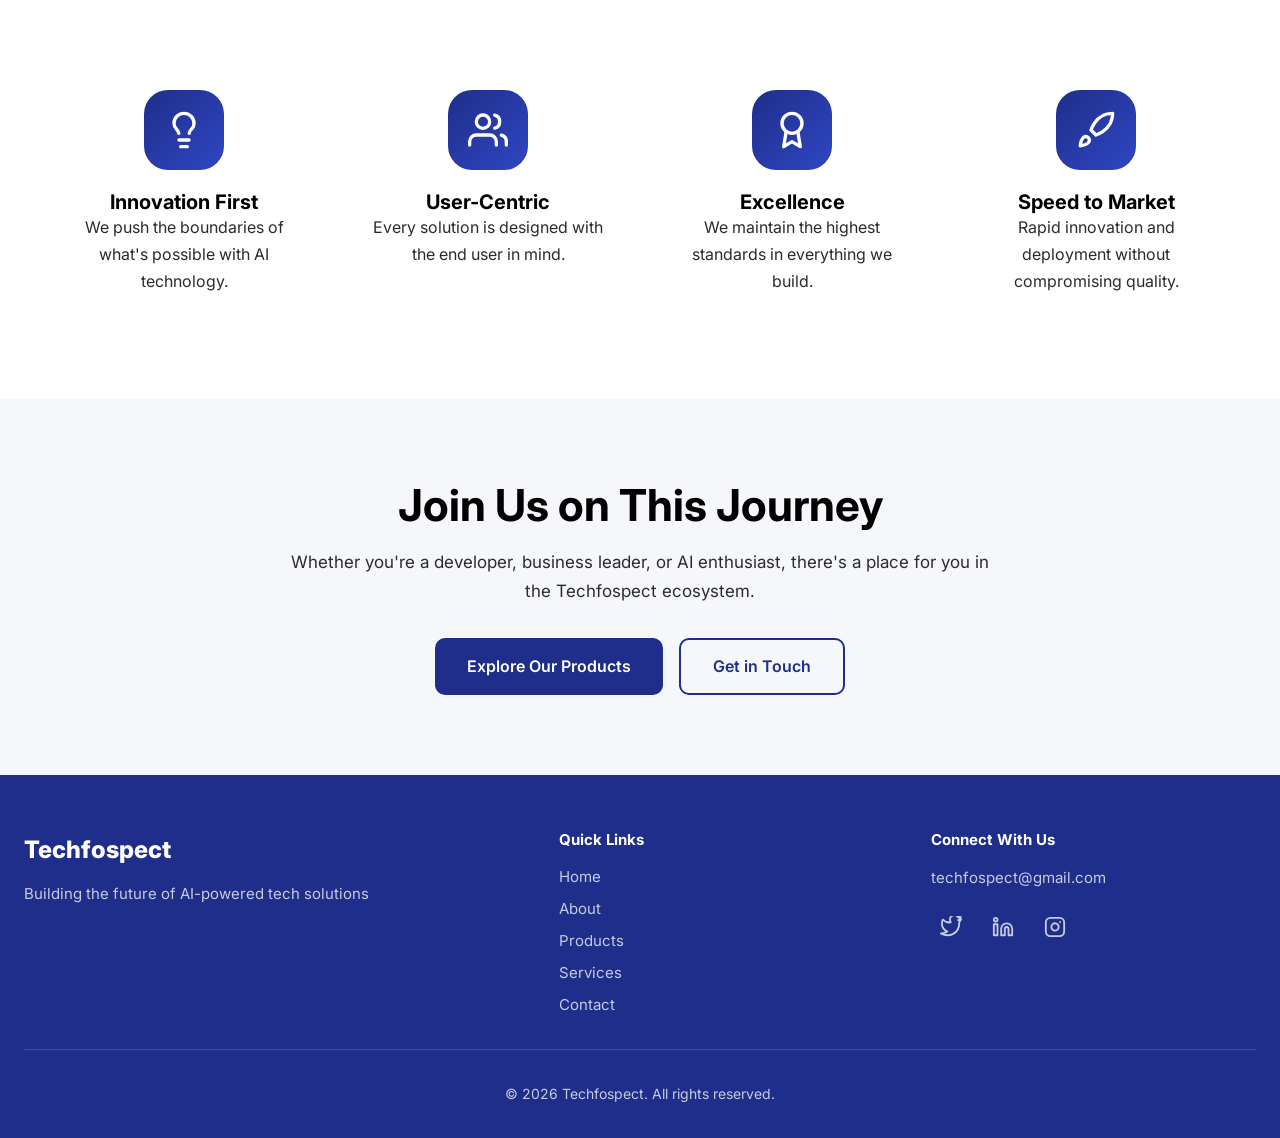
==== commit 36459426: "Prune wesbite of unwanted info" ====
--- a/about.html
+++ b/about.html
@@ -1,206 +1,398 @@
 <!DOCTYPE html>
 <html lang="en">
-<head>
-  <meta charset="UTF-8" />
-  <meta name="viewport" content="width=device-width, initial-scale=1.0" />
-  <title>About — Techfospect</title>
-  <meta name="description" content="Learn about Techfospect's mission to democratize AI technology through connected platforms." />
-  <link rel="preconnect" href="https://fonts.googleapis.com" />
-  <link href="https://fonts.googleapis.com/css2?family=Inter:wght@400;500;600;700;800&display=swap" rel="stylesheet" />
-  <link rel="stylesheet" href="css/styles.css" />
-</head>
-<body>
-  <nav class="navbar">
-    <div class="navbar__inner">
-      <a href="index.html" class="navbar__logo">Techfospect</a>
-      <div class="navbar__links">
-        <a href="index.html"    class="nav-link">Home</a>
-        <a href="about.html"    class="nav-link">About</a>
-        <a href="services.html" class="nav-link">Services</a>
-        <div class="nav-dropdown">
-          <button class="nav-dropdown__trigger">Products<svg class="chevron" xmlns="http://www.w3.org/2000/svg" viewBox="0 0 24 24" fill="none" stroke="currentColor" stroke-width="2" stroke-linecap="round" stroke-linejoin="round"><polyline points="6 9 12 15 18 9"/></svg></button>
-          <div class="nav-dropdown__menu">
-            <a href="products.html">All Products</a>
-            <a href="products/triim-ai-hub.html">Triim AI Hub</a>
-          </div>
-        </div>
-        <a href="contact.html" class="nav-link">Contact</a>
-        <a href="contact.html" class="btn btn-primary" style="padding:0.5rem 1.25rem;font-size:0.9375rem;">Get Started</a>
-      </div>
-      <button class="navbar__hamburger" aria-label="Toggle menu"><span></span><span></span><span></span></button>
-    </div>
-    <div class="navbar__mobile">
-      <a href="index.html"    class="mobile-link">Home</a>
-      <a href="about.html"    class="mobile-link">About</a>
-      <a href="services.html" class="mobile-link">Services</a>
-      <button class="mobile-dropdown__toggle">Products<svg class="mobile-dropdown__chevron" style="width:16px;height:16px;transition:transform 0.2s" xmlns="http://www.w3.org/2000/svg" viewBox="0 0 24 24" fill="none" stroke="currentColor" stroke-width="2" stroke-linecap="round" stroke-linejoin="round"><polyline points="6 9 12 15 18 9"/></svg></button>
-      <div class="mobile-dropdown__menu"><a href="products.html">All Products</a><a href="products/triim-ai-hub.html">Triim AI Hub</a></div>
-      <a href="contact.html"  class="mobile-link">Contact</a>
-      <a href="contact.html"  class="btn btn-primary mobile-cta">Get Started</a>
-    </div>
-  </nav>
-
-  <!-- HERO -->
-  <section class="hero--centered text-center">
-    <div class="container">
-      <h1>About Techfospect</h1>
-      <p>We're building the next generation of AI-powered ecosystems that transform how businesses innovate and grow</p>
-    </div>
-  </section>
-
-  <!-- MISSION & VISION -->
-  <section class="section">
-    <div class="container">
-      <div class="split-section">
-        <div class="split-text">
-          <div class="icon-title">
-            <div class="icon-box--cyan" style="background:var(--color-accent);padding:0.75rem;border-radius:10px;display:inline-flex;">
-              <svg style="width:32px;height:32px;color:white;" xmlns="http://www.w3.org/2000/svg" viewBox="0 0 24 24" fill="none" stroke="currentColor" stroke-width="2" stroke-linecap="round" stroke-linejoin="round"><circle cx="12" cy="12" r="10"/><line x1="12" y1="8" x2="12" y2="12"/><line x1="12" y1="16" x2="12.01" y2="16"/></svg>
-            </div>
-            <h2>Our Mission</h2>
-          </div>
-          <p style="font-size:1.0625rem;line-height:1.8;">To democratize access to advanced AI technology by creating intuitive, connected platforms that empower businesses of all sizes to harness the transformative power of artificial intelligence. We believe AI should be accessible, reliable, and seamlessly integrated into everyday workflows.</p>
-        </div>
-        <div class="split-image">
-          <img src="https://images.unsplash.com/photo-1758873268663-5a362616b5a7?w=1080&q=80" alt="Diverse team collaboration in office" onerror="this.parentElement.innerHTML='<div class=\'img-placeholder\'>Team Collaboration</div>'" />
-        </div>
-      </div>
-
-      <div class="split-section split-section--reverse">
-        <div class="split-text" style="order:2">
-          <div class="icon-title">
-            <div class="icon-box--cyan" style="background:var(--color-accent);padding:0.75rem;border-radius:10px;display:inline-flex;">
-              <svg style="width:32px;height:32px;color:white;" xmlns="http://www.w3.org/2000/svg" viewBox="0 0 24 24" fill="none" stroke="currentColor" stroke-width="2" stroke-linecap="round" stroke-linejoin="round"><path d="M1 12s4-8 11-8 11 8 11 8-4 8-11 8-11-8-11-8z"/><circle cx="12" cy="12" r="3"/></svg>
-            </div>
-            <h2>Our Vision</h2>
-          </div>
-          <p style="font-size:1.0625rem;line-height:1.8;">To become the world's leading AI ecosystem company, creating a comprehensive suite of interconnected products that span from development to deployment. We envision a future where AI is not just a tool, but an intelligent partner that adapts to human needs and amplifies human potential.</p>
-        </div>
-        <div class="split-image" style="order:1">
-          <img src="https://images.unsplash.com/photo-1622579521534-8252f7da47fd?w=1080&q=80" alt="Modern minimalist workspace" onerror="this.parentElement.innerHTML='<div class=\'img-placeholder\'>Modern Workspace</div>'" />
-        </div>
-      </div>
-    </div>
-  </section>
-
-  <!-- ECOSYSTEM ROADMAP -->
-  <section class="section section--alt">
-    <div class="container">
-      <div class="section-header text-center">
-        <h2>Our Ecosystem Roadmap</h2>
-        <p>A strategic vision for building interconnected AI products that work together seamlessly</p>
-      </div>
-
-      <div class="card-grid-4">
-        <div class="card">
-          <p style="font-size:0.875rem;font-weight:700;color:var(--color-secondary);margin-bottom:0.5rem;">Phase 1</p>
-          <h3>Triim AI Hub</h3>
-          <span class="badge badge--light" style="margin:0.75rem 0;display:inline-block;">Coming Soon</span>
-          <p>Multi-agent AI orchestration platform for teams.</p>
-        </div>
-        <div class="card">
-          <p style="font-size:0.875rem;font-weight:700;color:var(--color-secondary);margin-bottom:0.5rem;">Phase 2</p>
-          <h3>Developer Tools</h3>
-          <span class="badge badge--light" style="margin:0.75rem 0;display:inline-block;">In Development</span>
-          <p>AI-powered development environment and SDKs.</p>
-        </div>
-        <div class="card">
-          <p style="font-size:0.875rem;font-weight:700;color:var(--color-secondary);margin-bottom:0.5rem;">Phase 3</p>
-          <h3>Industry Solutions</h3>
-          <span class="badge badge--light" style="margin:0.75rem 0;display:inline-block;">Planned</span>
-          <p>Specialized AI solutions for specific industries.</p>
-        </div>
-        <div class="card">
-          <p style="font-size:0.875rem;font-weight:700;color:var(--color-secondary);margin-bottom:0.5rem;">Phase 4</p>
-          <h3>Marketplace</h3>
-          <span class="badge badge--light" style="margin:0.75rem 0;display:inline-block;">Planned</span>
-          <p>Community-driven AI agents and integrations.</p>
-        </div>
-      </div>
-
-      <div class="timeline-dots">
-        <div class="timeline-dot"></div>
-        <div class="timeline-dot"></div>
-        <div class="timeline-dot"></div>
-        <div class="timeline-dot"></div>
-      </div>
-    </div>
-  </section>
-
-  <!-- VALUES -->
-  <section class="section">
-    <div class="container">
-      <div class="section-header text-center">
-        <h2>Our Values</h2>
-        <p>The principles that guide everything we do</p>
-      </div>
-      <div class="values-grid">
-        <div class="value-card">
-          <div class="value-icon">
-            <svg xmlns="http://www.w3.org/2000/svg" viewBox="0 0 24 24" fill="none" stroke="currentColor" stroke-width="2" stroke-linecap="round" stroke-linejoin="round"><path d="M9 18h6"/><path d="M10 22h4"/><path d="M15.09 14c.18-.98.65-1.74 1.41-2.5A4.65 4.65 0 0 0 18 8 6 6 0 0 0 6 8c0 1 .23 2.23 1.5 3.5A4.61 4.61 0 0 1 8.91 14"/></svg>
-          </div>
-          <h3>Innovation First</h3>
-          <p>We push the boundaries of what's possible with AI technology.</p>
-        </div>
-        <div class="value-card">
-          <div class="value-icon">
-            <svg xmlns="http://www.w3.org/2000/svg" viewBox="0 0 24 24" fill="none" stroke="currentColor" stroke-width="2" stroke-linecap="round" stroke-linejoin="round"><path d="M17 21v-2a4 4 0 0 0-4-4H5a4 4 0 0 0-4 4v2"/><circle cx="9" cy="7" r="4"/><path d="M23 21v-2a4 4 0 0 0-3-3.87"/><path d="M16 3.13a4 4 0 0 1 0 7.75"/></svg>
-          </div>
-          <h3>User-Centric</h3>
-          <p>Every solution is designed with the end user in mind.</p>
-        </div>
-        <div class="value-card">
-          <div class="value-icon">
-            <svg xmlns="http://www.w3.org/2000/svg" viewBox="0 0 24 24" fill="none" stroke="currentColor" stroke-width="2" stroke-linecap="round" stroke-linejoin="round"><circle cx="12" cy="8" r="6"/><path d="M15.477 12.89L17 22l-5-3-5 3 1.523-9.11"/></svg>
-          </div>
-          <h3>Excellence</h3>
-          <p>We maintain the highest standards in everything we build.</p>
-        </div>
-        <div class="value-card">
-          <div class="value-icon">
-            <svg xmlns="http://www.w3.org/2000/svg" viewBox="0 0 24 24" fill="none" stroke="currentColor" stroke-width="2" stroke-linecap="round" stroke-linejoin="round"><path d="M4.5 16.5c-1.5 1.26-2 5-2 5s3.74-.5 5-2c.71-.84.7-2.13-.09-2.91a2.18 2.18 0 0 0-2.91-.09z"/><path d="m12 15-3-3a22 22 0 0 1 2-3.95A12.88 12.88 0 0 1 22 2c0 2.72-.78 7.5-6 11a22.35 22.35 0 0 1-4 2z"/></svg>
-          </div>
-          <h3>Speed to Market</h3>
-          <p>Rapid innovation and deployment without compromising quality.</p>
-        </div>
-      </div>
-    </div>
-  </section>
-
-  <!-- CTA -->
-  <section class="section section--alt">
-    <div class="container text-center" style="max-width:48rem;margin:0 auto;">
-      <h2>Join Us on This Journey</h2>
-      <p style="font-size:1.0625rem;margin:1rem 0 2rem;">Whether you're a developer, business leader, or AI enthusiast, there's a place for you in the Techfospect ecosystem.</p>
-      <div class="cta-btns">
-        <a href="products.html" class="btn btn-primary">Explore Our Products</a>
-        <a href="contact.html"  class="btn btn-outline">Get in Touch</a>
-      </div>
-    </div>
-  </section>
-
-  <!-- FOOTER -->
-  <footer class="footer">
-    <div class="footer__inner">
-      <div><a href="index.html" class="footer__logo">Techfospect</a><p class="footer__tagline">Building the future of AI-powered tech solutions</p></div>
-      <div>
-        <h4 class="footer__heading">Quick Links</h4>
-        <nav class="footer-links"><a href="index.html">Home</a><a href="about.html">About</a><a href="products.html">Products</a><a href="services.html">Services</a><a href="contact.html">Contact</a></nav>
-      </div>
-      <div>
-        <h4 class="footer__heading">Connect With Us</h4>
-        <p class="footer__email"><a href="mailto:contact@techfospect.com">contact@techfospect.com</a></p>
-        <div class="footer-social">
-          <a href="https://twitter.com" target="_blank" rel="noopener noreferrer"><svg xmlns="http://www.w3.org/2000/svg" viewBox="0 0 24 24" fill="none" stroke="currentColor" stroke-width="2" stroke-linecap="round" stroke-linejoin="round"><path d="M23 3a10.9 10.9 0 0 1-3.14 1.53A4.48 4.48 0 0 0 22.4.36a9 9 0 0 1-2.85 1.09A4.52 4.52 0 0 0 11.5 6v1A10.66 10.66 0 0 1 3 4s-4 9 5 13a11.64 11.64 0 0 1-7 2c9 5 20 0 20-11.5a4.5 4.5 0 0 0-.08-.83A7.72 7.72 0 0 0 23 3z"/></svg></a>
-          <a href="https://linkedin.com" target="_blank" rel="noopener noreferrer"><svg xmlns="http://www.w3.org/2000/svg" viewBox="0 0 24 24" fill="none" stroke="currentColor" stroke-width="2" stroke-linecap="round" stroke-linejoin="round"><path d="M16 8a6 6 0 0 1 6 6v7h-4v-7a2 2 0 0 0-2-2 2 2 0 0 0-2 2v7h-4v-7a6 6 0 0 1 6-6z"/><rect x="2" y="9" width="4" height="12"/><circle cx="4" cy="4" r="2"/></svg></a>
-          <a href="https://instagram.com" target="_blank" rel="noopener noreferrer"><svg xmlns="http://www.w3.org/2000/svg" viewBox="0 0 24 24" fill="none" stroke="currentColor" stroke-width="2" stroke-linecap="round" stroke-linejoin="round"><rect x="2" y="2" width="20" height="20" rx="5" ry="5"/><path d="M16 11.37A4 4 0 1 1 12.63 8 4 4 0 0 1 16 11.37z"/><line x1="17.5" y1="6.5" x2="17.51" y2="6.5"/></svg></a>
-        </div>
-      </div>
-    </div>
-    <div class="footer__bottom"><p>&copy; <span id="year"></span> Techfospect. All rights reserved.</p></div>
-  </footer>
-
-  <script>document.getElementById('year').textContent = new Date().getFullYear();</script>
-  <script src="js/main.js"></script>
-</body>
+  <head>
+    <meta charset="UTF-8" />
+    <meta name="viewport" content="width=device-width, initial-scale=1.0" />
+    <title>About — Techfospect</title>
+    <meta
+      name="description"
+      content="Learn about Techfospect's mission to democratize AI technology through connected platforms."
+    />
+    <link rel="preconnect" href="https://fonts.googleapis.com" />
+    <link
+      href="https://fonts.googleapis.com/css2?family=Inter:wght@400;500;600;700;800&display=swap"
+      rel="stylesheet"
+    />
+    <link rel="stylesheet" href="css/styles.css" />
+  </head>
+  <body>
+    <nav class="navbar">
+      <div class="navbar__inner">
+        <a href="index.html" class="navbar__logo">Techfospect</a>
+        <div class="navbar__links">
+          <a href="index.html" class="nav-link">Home</a>
+          <a href="about.html" class="nav-link">About</a>
+          <a href="services.html" class="nav-link">Services</a>
+          <div class="nav-dropdown">
+            <button class="nav-dropdown__trigger">
+              Products<svg
+                class="chevron"
+                xmlns="http://www.w3.org/2000/svg"
+                viewBox="0 0 24 24"
+                fill="none"
+                stroke="currentColor"
+                stroke-width="2"
+                stroke-linecap="round"
+                stroke-linejoin="round"
+              >
+                <polyline points="6 9 12 15 18 9" />
+              </svg>
+            </button>
+            <div class="nav-dropdown__menu">
+              <a href="products.html">All Products</a>
+              <a href="products/triim-ai-hub.html">Triim AI Hub</a>
+            </div>
+          </div>
+          <a href="contact.html" class="nav-link">Contact</a>
+          <a
+            href="contact.html"
+            class="btn btn-primary"
+            style="padding: 0.5rem 1.25rem; font-size: 0.9375rem"
+            >Get Started</a
+          >
+        </div>
+        <button class="navbar__hamburger" aria-label="Toggle menu">
+          <span></span><span></span><span></span>
+        </button>
+      </div>
+      <div class="navbar__mobile">
+        <a href="index.html" class="mobile-link">Home</a>
+        <a href="about.html" class="mobile-link">About</a>
+        <a href="services.html" class="mobile-link">Services</a>
+        <button class="mobile-dropdown__toggle">
+          Products<svg
+            class="mobile-dropdown__chevron"
+            style="width: 16px; height: 16px; transition: transform 0.2s"
+            xmlns="http://www.w3.org/2000/svg"
+            viewBox="0 0 24 24"
+            fill="none"
+            stroke="currentColor"
+            stroke-width="2"
+            stroke-linecap="round"
+            stroke-linejoin="round"
+          >
+            <polyline points="6 9 12 15 18 9" />
+          </svg>
+        </button>
+        <div class="mobile-dropdown__menu">
+          <a href="products.html">All Products</a
+          ><a href="products/triim-ai-hub.html">Triim AI Hub</a>
+        </div>
+        <a href="contact.html" class="mobile-link">Contact</a>
+        <a href="contact.html" class="btn btn-primary mobile-cta"
+          >Get Started</a
+        >
+      </div>
+    </nav>
+
+    <!-- HERO -->
+    <section class="hero--centered text-center">
+      <div class="container">
+        <h1>About Techfospect</h1>
+        <p>
+          We're building the next generation of AI-powered ecosystems that
+          transform how businesses innovate and grow
+        </p>
+      </div>
+    </section>
+
+    <!-- MISSION & VISION -->
+    <section class="section">
+      <div class="container">
+        <div class="split-section">
+          <div class="split-text">
+            <div class="icon-title">
+              <div
+                class="icon-box--cyan"
+                style="
+                  background: var(--color-accent);
+                  padding: 0.75rem;
+                  border-radius: 10px;
+                  display: inline-flex;
+                "
+              >
+                <svg
+                  style="width: 32px; height: 32px; color: white"
+                  xmlns="http://www.w3.org/2000/svg"
+                  viewBox="0 0 24 24"
+                  fill="none"
+                  stroke="currentColor"
+                  stroke-width="2"
+                  stroke-linecap="round"
+                  stroke-linejoin="round"
+                >
+                  <circle cx="12" cy="12" r="10" />
+                  <line x1="12" y1="8" x2="12" y2="12" />
+                  <line x1="12" y1="16" x2="12.01" y2="16" />
+                </svg>
+              </div>
+              <h2>Our Mission</h2>
+            </div>
+            <p style="font-size: 1.0625rem; line-height: 1.8">
+              To democratize access to advanced AI technology by creating
+              intuitive, connected platforms that empower businesses of all
+              sizes to harness the transformative power of artificial
+              intelligence. We believe AI should be accessible, reliable, and
+              seamlessly integrated into everyday workflows.
+            </p>
+          </div>
+          <div class="split-image">
+            <img
+              src="https://images.unsplash.com/photo-1758873268663-5a362616b5a7?w=1080&q=80"
+              alt="Diverse team collaboration in office"
+              onerror="this.parentElement.innerHTML='<div class=\'img-placeholder\'>Team Collaboration</div>'"
+            />
+          </div>
+        </div>
+
+        <div class="split-section split-section--reverse">
+          <div class="split-text" style="order: 2">
+            <div class="icon-title">
+              <div
+                class="icon-box--cyan"
+                style="
+                  background: var(--color-accent);
+                  padding: 0.75rem;
+                  border-radius: 10px;
+                  display: inline-flex;
+                "
+              >
+                <svg
+                  style="width: 32px; height: 32px; color: white"
+                  xmlns="http://www.w3.org/2000/svg"
+                  viewBox="0 0 24 24"
+                  fill="none"
+                  stroke="currentColor"
+                  stroke-width="2"
+                  stroke-linecap="round"
+                  stroke-linejoin="round"
+                >
+                  <path d="M1 12s4-8 11-8 11 8 11 8-4 8-11 8-11-8-11-8z" />
+                  <circle cx="12" cy="12" r="3" />
+                </svg>
+              </div>
+              <h2>Our Vision</h2>
+            </div>
+            <p style="font-size: 1.0625rem; line-height: 1.8">
+              To become the world's leading AI ecosystem company, creating a
+              comprehensive suite of interconnected products that span from
+              development to deployment. We envision a future where AI is not
+              just a tool, but an intelligent partner that adapts to human needs
+              and amplifies human potential.
+            </p>
+          </div>
+          <div class="split-image" style="order: 1">
+            <img
+              src="https://images.unsplash.com/photo-1622579521534-8252f7da47fd?w=1080&q=80"
+              alt="Modern minimalist workspace"
+              onerror="this.parentElement.innerHTML='<div class=\'img-placeholder\'>Modern Workspace</div>'"
+            />
+          </div>
+        </div>
+      </div>
+    </section>
+
+    <!-- VALUES -->
+    <section class="section">
+      <div class="container">
+        <div class="section-header text-center">
+          <h2>Our Values</h2>
+          <p>The principles that guide everything we do</p>
+        </div>
+        <div class="values-grid">
+          <div class="value-card">
+            <div class="value-icon">
+              <svg
+                xmlns="http://www.w3.org/2000/svg"
+                viewBox="0 0 24 24"
+                fill="none"
+                stroke="currentColor"
+                stroke-width="2"
+                stroke-linecap="round"
+                stroke-linejoin="round"
+              >
+                <path d="M9 18h6" />
+                <path d="M10 22h4" />
+                <path
+                  d="M15.09 14c.18-.98.65-1.74 1.41-2.5A4.65 4.65 0 0 0 18 8 6 6 0 0 0 6 8c0 1 .23 2.23 1.5 3.5A4.61 4.61 0 0 1 8.91 14"
+                />
+              </svg>
+            </div>
+            <h3>Innovation First</h3>
+            <p>We push the boundaries of what's possible with AI technology.</p>
+          </div>
+          <div class="value-card">
+            <div class="value-icon">
+              <svg
+                xmlns="http://www.w3.org/2000/svg"
+                viewBox="0 0 24 24"
+                fill="none"
+                stroke="currentColor"
+                stroke-width="2"
+                stroke-linecap="round"
+                stroke-linejoin="round"
+              >
+                <path d="M17 21v-2a4 4 0 0 0-4-4H5a4 4 0 0 0-4 4v2" />
+                <circle cx="9" cy="7" r="4" />
+                <path d="M23 21v-2a4 4 0 0 0-3-3.87" />
+                <path d="M16 3.13a4 4 0 0 1 0 7.75" />
+              </svg>
+            </div>
+            <h3>User-Centric</h3>
+            <p>Every solution is designed with the end user in mind.</p>
+          </div>
+          <div class="value-card">
+            <div class="value-icon">
+              <svg
+                xmlns="http://www.w3.org/2000/svg"
+                viewBox="0 0 24 24"
+                fill="none"
+                stroke="currentColor"
+                stroke-width="2"
+                stroke-linecap="round"
+                stroke-linejoin="round"
+              >
+                <circle cx="12" cy="8" r="6" />
+                <path d="M15.477 12.89L17 22l-5-3-5 3 1.523-9.11" />
+              </svg>
+            </div>
+            <h3>Excellence</h3>
+            <p>We maintain the highest standards in everything we build.</p>
+          </div>
+          <div class="value-card">
+            <div class="value-icon">
+              <svg
+                xmlns="http://www.w3.org/2000/svg"
+                viewBox="0 0 24 24"
+                fill="none"
+                stroke="currentColor"
+                stroke-width="2"
+                stroke-linecap="round"
+                stroke-linejoin="round"
+              >
+                <path
+                  d="M4.5 16.5c-1.5 1.26-2 5-2 5s3.74-.5 5-2c.71-.84.7-2.13-.09-2.91a2.18 2.18 0 0 0-2.91-.09z"
+                />
+                <path
+                  d="m12 15-3-3a22 22 0 0 1 2-3.95A12.88 12.88 0 0 1 22 2c0 2.72-.78 7.5-6 11a22.35 22.35 0 0 1-4 2z"
+                />
+              </svg>
+            </div>
+            <h3>Speed to Market</h3>
+            <p>Rapid innovation and deployment without compromising quality.</p>
+          </div>
+        </div>
+      </div>
+    </section>
+
+    <!-- CTA -->
+    <section class="section section--alt">
+      <div
+        class="container text-center"
+        style="max-width: 48rem; margin: 0 auto"
+      >
+        <h2>Join Us on This Journey</h2>
+        <p style="font-size: 1.0625rem; margin: 1rem 0 2rem">
+          Whether you're a developer, business leader, or AI enthusiast, there's
+          a place for you in the Techfospect ecosystem.
+        </p>
+        <div class="cta-btns">
+          <a href="products.html" class="btn btn-primary"
+            >Explore Our Products</a
+          >
+          <a href="contact.html" class="btn btn-outline">Get in Touch</a>
+        </div>
+      </div>
+    </section>
+
+    <!-- FOOTER -->
+    <footer class="footer">
+      <div class="footer__inner">
+        <div>
+          <a href="index.html" class="footer__logo">Techfospect</a>
+          <p class="footer__tagline">
+            Building the future of AI-powered tech solutions
+          </p>
+        </div>
+        <div>
+          <h4 class="footer__heading">Quick Links</h4>
+          <nav class="footer-links">
+            <a href="index.html">Home</a><a href="about.html">About</a
+            ><a href="products.html">Products</a
+            ><a href="services.html">Services</a
+            ><a href="contact.html">Contact</a>
+          </nav>
+        </div>
+        <div>
+          <h4 class="footer__heading">Connect With Us</h4>
+          <p class="footer__email">
+            <a href="mailto:techfospect@gmail.com">techfospect@gmail.com</a>
+          </p>
+          <div class="footer-social">
+            <a
+              href="https://x.com/techfospect"
+              target="_blank"
+              rel="noopener noreferrer"
+              ><svg
+                xmlns="http://www.w3.org/2000/svg"
+                viewBox="0 0 24 24"
+                fill="none"
+                stroke="currentColor"
+                stroke-width="2"
+                stroke-linecap="round"
+                stroke-linejoin="round"
+              >
+                <path
+                  d="M23 3a10.9 10.9 0 0 1-3.14 1.53A4.48 4.48 0 0 0 22.4.36a9 9 0 0 1-2.85 1.09A4.52 4.52 0 0 0 11.5 6v1A10.66 10.66 0 0 1 3 4s-4 9 5 13a11.64 11.64 0 0 1-7 2c9 5 20 0 20-11.5a4.5 4.5 0 0 0-.08-.83A7.72 7.72 0 0 0 23 3z"
+                /></svg
+            ></a>
+            <a
+              href="https://www.linkedin.com/company/techfospect/"
+              target="_blank"
+              rel="noopener noreferrer"
+              ><svg
+                xmlns="http://www.w3.org/2000/svg"
+                viewBox="0 0 24 24"
+                fill="none"
+                stroke="currentColor"
+                stroke-width="2"
+                stroke-linecap="round"
+                stroke-linejoin="round"
+              >
+                <path
+                  d="M16 8a6 6 0 0 1 6 6v7h-4v-7a2 2 0 0 0-2-2 2 2 0 0 0-2 2v7h-4v-7a6 6 0 0 1 6-6z"
+                />
+                <rect x="2" y="9" width="4" height="12" />
+                <circle cx="4" cy="4" r="2" /></svg
+            ></a>
+            <a
+              href="https://instagram.com"
+              target="_blank"
+              rel="noopener noreferrer"
+              ><svg
+                xmlns="http://www.w3.org/2000/svg"
+                viewBox="0 0 24 24"
+                fill="none"
+                stroke="currentColor"
+                stroke-width="2"
+                stroke-linecap="round"
+                stroke-linejoin="round"
+              >
+                <rect x="2" y="2" width="20" height="20" rx="5" ry="5" />
+                <path d="M16 11.37A4 4 0 1 1 12.63 8 4 4 0 0 1 16 11.37z" />
+                <line x1="17.5" y1="6.5" x2="17.51" y2="6.5" /></svg
+            ></a>
+          </div>
+        </div>
+      </div>
+      <div class="footer__bottom">
+        <p>&copy; <span id="year"></span> Techfospect. All rights reserved.</p>
+      </div>
+    </footer>
+
+    <script>
+      document.getElementById("year").textContent = new Date().getFullYear();
+    </script>
+    <script src="js/main.js"></script>
+  </body>
 </html>
